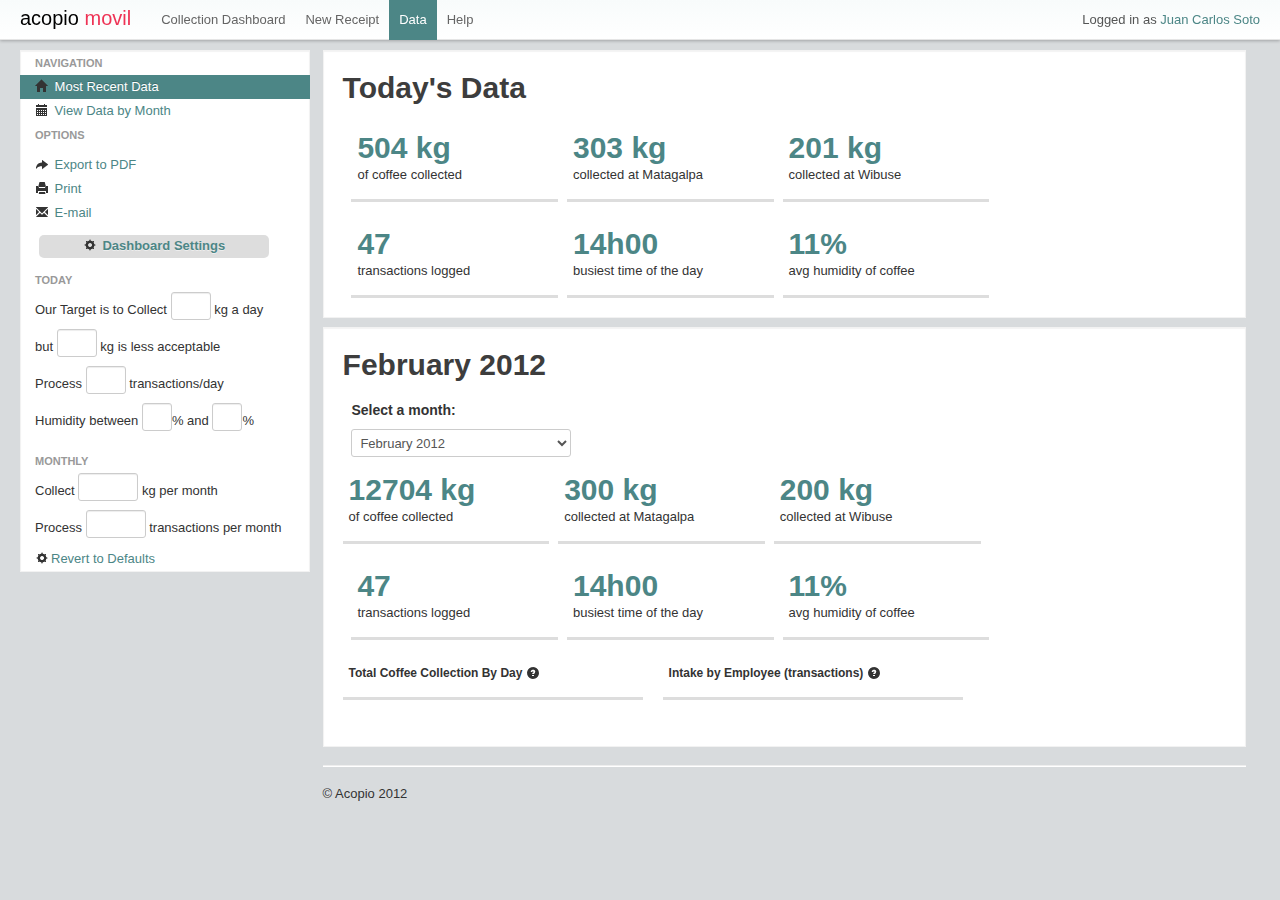
==== index.html @ d0280859 "navbar links set up" ====
<!DOCTYPE html>
<html lang="en">
  <head>
    <meta charset="utf-8">
    <title>Acopio</title>
    <meta name="viewport" content="width=device-width, initial-scale=1.0">
    <meta name="description" content="">
    <meta name="author" content="Paul Goodman">

	<script type="text/javascript" src="https://www.google.com/jsapi"></script>
	<script type="text/javascript">
	      google.load("visualization", "1", {packages:["corechart"]});
	</script>
	<script src="http://ajax.googleapis.com/ajax/libs/jquery/1.7.1/jquery.min.js" type="text/javascript"></script>
	<script type="text/javascript" src="./scripts/interactivity.js"></script>

    <!-- Le styles -->
    <link href="bootstrap/css/bootstrap.css" rel="stylesheet">
    <link href="css/aco_style.css" rel="stylesheet">
	<link href='http://fonts.googleapis.com/css?family=Nunito:400,700' rel='stylesheet' type='text/css'>
	<script src="scripts/settings.js"></script>
    <style type="text/css">
      body {
        padding-top: 50px;
        padding-bottom: 40px;
      }
      .sidebar-nav {
        padding: 0px 0;
      }
    </style>
 <!--   <link href="../assets/css/bootstrap-responsive.css" rel="stylesheet"> -->

    <!-- Le HTML5 shim, for IE6-8 support of HTML5 elements -->
    <!--[if lt IE 9]>
      <script src="//html5shim.googlecode.com/svn/trunk/html5.js"></script>
    <![endif]-->

    <!-- Le fav and touch icons -->
    <link rel="shortcut icon" href="images/favicon.ico">
    <link rel="apple-touch-icon" href="images/apple-touch-icon.png">
    <link rel="apple-touch-icon" sizes="72x72" href="images/apple-touch-icon-72x72.png">
    <link rel="apple-touch-icon" sizes="114x114" href="images/apple-touch-icon-114x114.png">
  </head>

  <body>

    <div class="navbar navbar-fixed-top">
      <div class="navbar-inner">
        <div class="container-fluid">
          <a class="btn btn-navbar" data-toggle="collapse" data-target=".nav-collapse">
            <span class="icon-bar"></span>
            <span class="icon-bar"></span>
            <span class="icon-bar"></span>
          </a>
          <a class="brand" href="#">acopio <span>movil</span></a>
          <div class="nav-collapse">
            <ul class="nav">
	          	<li><a href="../compcom/offline/dash.html">Collection Dashboard</a></li>
	            <li><a href="../compcom/offline/recepcion.html">New Receipt</a></li>
	            <li class="active"><a href="#">Data</a></li>
				<li><a href="#help">Help</a></li>
            </ul>
            <p class="navbar-text pull-right">Logged in as <a href="#">Juan Carlos Soto</a></p>
          </div><!--/.nav-collapse -->
        </div>
      </div>
    </div>

    <div class="container-fluid">
      <div class="row-fluid">
        <div class="span3">
          <div class="well sidebar-nav">
            <ul class="nav nav-list">
              <li class="nav-header">Navigation</li>
              <li class="active"><a href="#"><i class="icon-home"></i> Most Recent Data</a></li>
              		<li><a href="#month"><i class="icon-calendar"></i> View Data by Month</li>
              <li class="nav-header">Options</li>
                  <li><a href="#"><i class="icon-share-alt"></i> Export to PDF</a></li>
                  <li><a href="#"><i class="icon-print"></i> Print</a></li>
                  <li><a href="#"><i class="icon-envelope"></i> E-mail</a></li>
              <li id="settings"><a href="#"><i class="icon-cog"></i> Dashboard Settings</a></li>
            </ul>


			<ul id="settings-detail" class="nav nav-list">
              <li class="nav-header">Today</li>
              <li>Our Target is to Collect <input id="kgPerDayAvg" class="input3"></input> kg a day</li>
			  <li>but <input id="kgPerDayLow" class="input3"></input> kg is less acceptable</li>
			  <li>Process <input id="transactionsPerDay" class="input3"></input> transactions/day</li>
			  <li>Humidity between <input id="humidityMax" class="input2">%</input> and <input id="humidityMin" class="input2">%</li>
			  <li class="nav-header">Monthly</li>
			  <li>Collect <input id="kgPerMonth" class="input5"></input> kg per month</li>
			  <li>Process <input id="transactionsPerMonth" class="input5"></input> transactions per month</li>
		      <li><a id="setDefaults"><i class="icon-cog"></i>Revert to Defaults</a></li>
            </ul>


          </div><!--/.well -->
        </div><!--/span-->
        <div class="span9">
			<div class="well">

			<div class="row-fluid">
						<h1 class="">Today's Data</h1><br>
				<div class="span3">
					<div class="thumbnail" id="kgPerDayContainer">
					<h1> <span id="kgPerDayRecorded">504</span> kg</h1>
					<p>of coffee collected</p>
					</div>
				</div>
				<div class="span3">
					<div class="thumbnail">
					<h1 id="">303 kg</h1>
					<p>collected at Matagalpa</p>
					</div>	
				</div>		
				<div class="span3">
					<div class="thumbnail">
					<h1 id="">201 kg</h1>
					<p>collected at Wibuse</p>
					</div>
				</div>
				</div><!-- closes this row of data -->
				<div class="row-fluid"><br>
						<div class="span3">
							<div class="thumbnail" id="transactionsPerDayContainer">
								<h1 id="transactionsPerDayRecorded">47</h1>
								<p>transactions logged</p>
							</div>
						</div>
						<div class="span3">
							<div class="thumbnail">
								<h1 id="">14h00</h1>
								<p>busiest time of the day</p>
							</div>
						</div>
						<div class="span3">
							<div class="thumbnail" id="humidityContainer">
								<h1><span id="humidityRecorded">11</span>%</h1>
								<p>avg humidity of coffee</p>
							</div>
						</div>


			</div><!-- close this row of data -->
			</div>
<a name="month"></a>
<div class="well">
<div class="row-fluid">
	<div class="row-fluid">
	<div class="span8">
			<h1 class="monthName">February 2012</h1><br>
	</div>
	</div>

	<div class="span3"><h4 style="margin-bottom:10px">Select a month:</h4>
	<li id="month-select">
		<select id="month">
			<option>February 2012</option>
			<option>January 2012</option>
			<option>December 2011</option>
			<option>November 2011</option>
			<option>October 2011</option>
		</select>
	</li>
	</div>
	</div>

	<div class="row-fluid">
	<div class="span3">
		<div class="thumbnail" id="kgPerMonthContainer">
		<h1 id="total"><span id="kgPerMonthRecorded">12704</span> kg</h1>
		<p>of coffee collected</p>
		</div>
	</div>
	<div class="span3">
		<div class="thumbnail">
		<h1 id="matagalpaTotal">300 kg</h1>
		<p>collected at Matagalpa</p>
		</div>	
	</div>		
	<div class="span3">
		<div class="thumbnail">
		<h1 id="wibuseTotal">200 kg</h1>
		<p>collected at Wibuse</p>
		</div>
	</div>
	</div><!-- closes this row of data -->
	<div class="row-fluid"><br>
			<div class="span3">
				<div class="thumbnail" id="transactionsPerMonthContainer">
					<h1 id="transactionsPerMonthRecorded">47</h1>
					<p>transactions logged</p>
				</div>
			</div>
			<div class="span3">
				<div class="thumbnail">
					<h1 id="busyTime">14h00</h1>
					<p>busiest time of the day</p>
				</div>
			</div>
			<div class="span3">
				<div class="thumbnail" id="humidityPerMonthContainer">
					<h1 id="humidity"><span id="humidityPerMonthRecorded">11</span>%</h1>
					<p>avg humidity of coffee</p>
				</div>
			</div>


</div><!-- close this row of data -->
<!-- </div> -->
<!-- <div class="well"> -->
	<!-- <div class="row-fluid">
		<br><h1>Data from the past 14 days</h1><br>
	</div> -->
	<div class="row-fluid">	
	<ul class="thumbnails">
	  <li class="span4">
	   
	
	 <div class="thumbnail">
		<!--
	      <img src="http://chart.apis.google.com/chart?chxl=1:|1|2|3|4|5|6|7|8|9|10|11|12|13|14&chxp=1,0,1,2,3,4,5,6,7,8,9,10,11,12,13&chxr=0,-1.667,450|1,0,14&chxs=1,676767,10.833,0,lt,676767&chxt=y,x&chs=280x225&cht=lc&chco=599B9B&chds=10,600&chd=t:150,250,200,300,270,445,450,350,300,400,370,245,345,275&chg=14.3,-1,1,1&chls=2,4,0&chm=B,7E9B9BEB,0,0,0" alt="">-->
		 <div id="chart_div" style="width: 100%; height: 100%;"></div>
	      <h5><br>Total Coffee Collection By Day <i class="icon-question-sign"></i></h5>
	      <p><span class="monthName"</span></p>
	    </div>
	  </li>

	
	
	
	  <li class="span4">
	    <div class="thumbnail">
	   <!--   <img src="http://chart.apis.google.com/chart?chxl=1:|JB|JC|BB|RJ&chxp=1,10,36,62,88&chxr=0,0,43.333|1,-1.667,100&chxs=0,676767,11.5,0,lt,676767&chxt=y,x&chbh=a&chs=260x225&cht=bvg&chco=599B9B,599B9B7F&chds=1.667,53.333,0,55&chd=t:50,20|22,44&chma=|3,6" alt=""> -->
	      <div id="chart2_div" style="width: 100%; height: 100%;"></div>
			<h5><br>Intake by Employee (transactions) <i class="icon-question-sign"></i></h5>
	      <p><span class="monthName"</span></p>
	    </div>
	  </li>
	  <li class="span2">
	    <!-- <div class="thumbnail">
	      <img src="http://chart.apis.google.com/chart?cht=lc&chd=s:pqokeYONOMEBAKPOQVTXZdecaZcglprqxuux393ztpoonkeggjp&chco=599b9b&chls=4.0,3.0,0.0&chs=200x125&chxt=x,y&chxl=0:|Week 1|Week 2|Week 3|1:||20|30|40|50&chf=bg,s,efefef" alt="">
	      <h5>Interesting Subtitle <i class="icon-question-sign"></i></h5>
	      <p>Month of October</p>
	    </div> -->
	  </li>
	  <li class="span2">
	    <!-- <div class="thumbnail">
	      <img src="http://chart.apis.google.com/chart?cht=lc&chd=s:pqokeYONOMEBAKPOQVTXZdecaZcglprqxuux393ztpoonkeggjp&chco=599b9b&chls=4.0,3.0,0.0&chs=200x125&chxt=x,y&chxl=0:|Jun|July|Aug|1:||20|30|40|50&chf=bg,s,efefef" alt="">
	      <h5>Interesting Subtitle <i class="icon-question-sign"></i></h5>
	      <p>Month of October</p>
	    </div> -->
	  </li>
	  <li class="span2">
	    <!-- <div class="thumbnail">
	      <img src="http://chart.apis.google.com/chart?cht=lc&chd=s:pqokeYONOMEBAKPOQVTXZdecaZcglprqxuux393ztpoonkeggjp&chco=599b9b&chls=4.0,3.0,0.0&chs=200x125&chxt=x,y&chxl=0:|Jun|July|Aug|1:||20|30|40|50&chf=bg,s,efefef" alt="">
	      <h5>Interesting Subtitle <i class="icon-question-sign"></i></h5>
	      <p>Month of October</p>
	    </div> -->
	  </li>
	  <li class="span2">
	    <!-- <div class="thumbnail">
	   	      <img src="http://chart.apis.google.com/chart?cht=lc&chd=s:pqokeYONOMEBAKPOQVTXZdecaZcglprqxuux393ztpoonkeggjp&chco=599b9b&chls=4.0,3.0,0.0&chs=200x125&chxt=x,y&chxl=0:|Jun|July|Aug|1:||20|30|40|50&chf=bg,s,efefef" alt="">
	   	      <h5>Interesting Subtitle <i class="icon-question-sign"></i></h5>
	   	      <p>Month of October</p>
	   	    </div> -->
	  </li>
	</ul>
</div><!-- knocks heading boxes out of well -->

  </div>

      <hr>

      <footer>
        <p>&copy; Acopio 2012</p>
      </footer>

    </div><!--/.fluid-container-->
    
    <!-- Le javascript
    ================================================== -->
    <!-- Placed at the end of the document so the pages load faster 
    <script src="../assets/js/jquery.js"></script>
    <script src="../assets/js/bootstrap-transition.js"></script>
    <script src="../assets/js/bootstrap-alert.js"></script>
    <script src="../assets/js/bootstrap-modal.js"></script>
    <script src="../assets/js/bootstrap-dropdown.js"></script>
    <script src="../assets/js/bootstrap-scrollspy.js"></script>
    <script src="../assets/js/bootstrap-tab.js"></script>
    <script src="../assets/js/bootstrap-tooltip.js"></script>
    <script src="../assets/js/bootstrap-popover.js"></script>
    <script src="../assets/js/bootstrap-button.js"></script>
    <script src="../assets/js/bootstrap-collapse.js"></script>
    <script src="../assets/js/bootstrap-carousel.js"></script>
    <script src="../assets/js/bootstrap-typeahead.js"></script>
-->
  </body>
</html>
---- css/aco_style.css ----
/*******************************
         Acopio Styles 
********************************/

/* general */

body {
	background-color: #d8dbdd;
;
}

a {
  color: #4c8686;
  text-decoration: none;
}


.well {
	background-color: #fff;
	-webkit-border-radius: 0px;
	-moz-border-radius: 0px;
	border-radius: 0px;
	border-style: solid;
	border-width: 1px;
	margin-bottom: 1%;
}

/* landscaping */

.row-fluid > [class*="span"] {
  float: left;
  margin-left: 1%;
}

/* typography */

h1 {
	color: #3d3d3d;
}

/* navigation bar */

.navbar-inner {
  padding-left: 20px;
  padding-right: 20px;
  background-color: #2c2c2c;
  background-image: -moz-linear-gradient(top, #f8fbfb, #fff);
  background-image: -ms-linear-gradient(top, #f8fbfb, #fff);
  background-image: -webkit-gradient(linear, 0 0, 0 100%, from(#f8fbfb), to(#fff));
  background-image: -webkit-linear-gradient(top, #f8fbfb, #fff);
  background-image: -o-linear-gradient(top, #f8fbfb, #fff);
  background-image: linear-gradient(top, #f8fbfb, #fff);
  background-repeat: repeat-x;
  filter: progid:DXImageTransform.Microsoft.gradient(startColorstr='#f8fbfb', endColorstr='#fff', GradientType=0);
  -webkit-border-radius: 4px;
  -moz-border-radius: 4px;
  border-radius: 4px;
  -webkit-box-shadow: 0 1px 3px rgba(0, 0, 0, 0.25), inset 0 -1px 0 rgba(0, 0, 0, 0.1);
  -moz-box-shadow: 0 1px 3px rgba(0, 0, 0, 0.25), inset 0 -1px 0 rgba(0, 0, 0, 0.1);
  box-shadow: 0 1px 3px rgba(0, 0, 0, 0.25), inset 0 -1px 0 rgba(0, 0, 0, 0.1);
}

.navbar .brand {
  float: left;
  display: block;
  padding: 8px 20px 12px;
  margin-left: -20px;
  font-size: 20px;
  font-weight: 200;
  line-height: 1;
  color: #000000;
  font-family: 'Nunito' arial;

}

.brand span {
    color: #ee3355;
}

.navbar .nav > li > a {
  float: none;
  padding: 10px 10px 11px;
  line-height: 19px;
  color: #656565;
  text-decoration: none;
  text-shadow: none;
}

.navbar .nav .active > a, .navbar .nav .active > a:hover {
  color: white;
  text-decoration: none;
  background-color: #4c8686;
}

.navbar .nav > li > a:hover {
  background-color: #f8fbfb;
  color: black;
  text-decoration: none;
}


.navbar .navbar-text {
  margin-bottom: 0;
  line-height: 40px;
  color: #545555;
}

/* left nav aka well-nav */

.nav-list .active > a, .nav-list .active > a:hover {
  color: #ffffff;
  text-shadow: 0 -1px 0 rgba(0, 0, 0, 0.2);
  background-color: #4c8686;
}

#settings a {
	color: #4c8686;
	background-color:#ddd;
    border-radius: 5px;
    padding-top: 2px;
    font-size: 1em;
    margin: 10px 0px 10px 0px;
    margin-left: 4px;
	font-weight: bold;
	width: 200px;
	text-align: center;
}


#settings a:hover {
    color: #9a0c0f;
    border-radius: 5px;
    margin-bottom: 10px;
	font-weight: bold;
	text-align: center;
	}

/* data holders */


.thumbnail {
  display: block;
  padding: 6px;
  line-height: 1;
  border: none;
  -webkit-border-radius: 0px;
  -moz-border-radius: 0px;
  border-radius: 0px;
  -webkit-box-shadow: none;
  -moz-box-shadow: none;
  box-shadow: none;
	border-bottom-width: px;
	border-bottom-style: solid;
	border-bottom-color: #ddd;
}

.thumbnail h1 {
	color: #4c8686;
}

/* misc */

#month-select {
	list-style-type: none;
	
	}

/* settings */
#settings-detail .input2 {
	width: 20px;
}

#settings-detail .input3 {
	width: 30px;
}

#settings-detail .input5 {
	width: 50px;
}

.red{
	border-bottom-color:red;
}

.yellow{
	border-bottom-color:yellow;
}

.green{
	border-bottom-color:green;
}
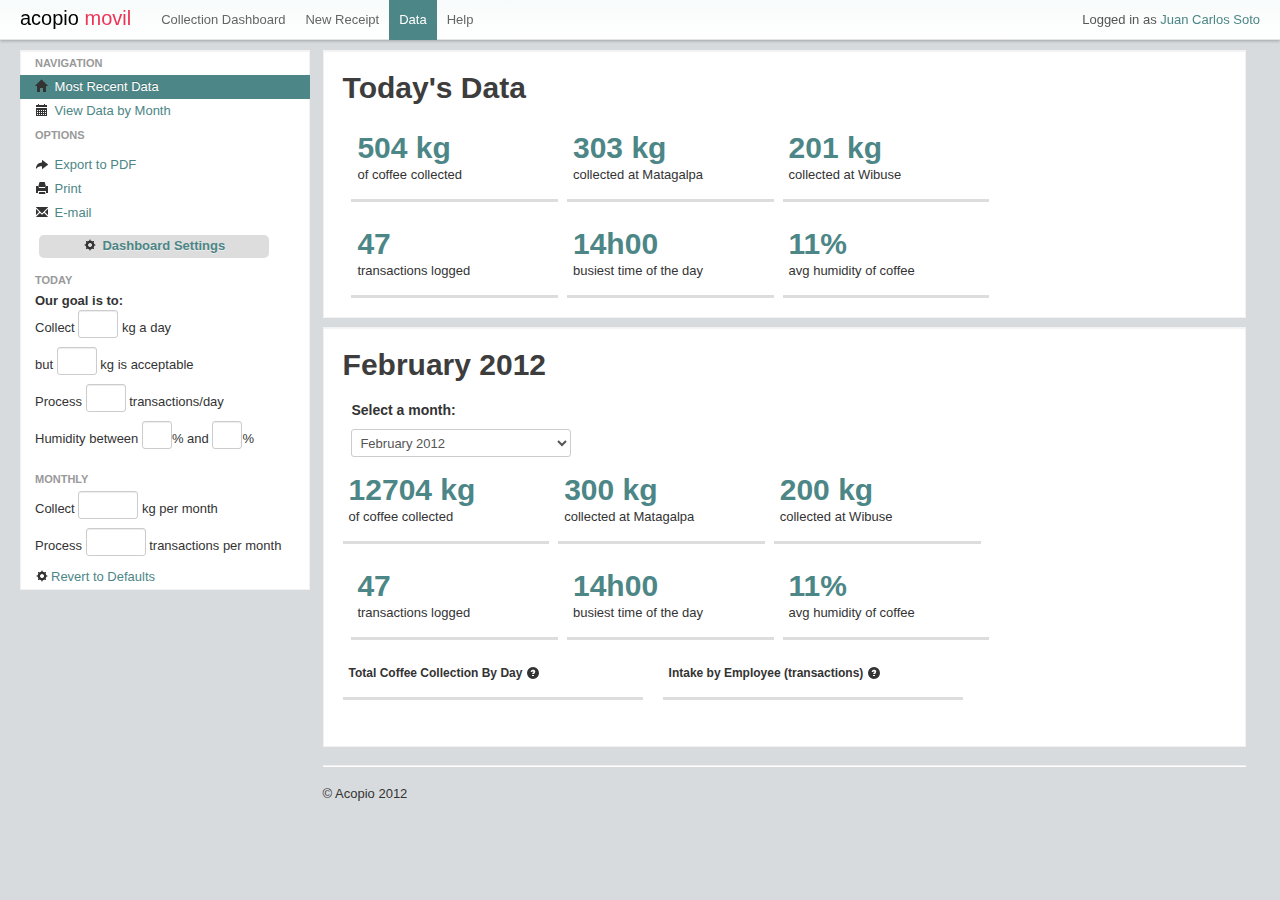
==== commit c6b1d953: "changes to colors on dash" ====
--- a/index.html
+++ b/index.html
@@ -55,8 +55,8 @@
           <a class="brand" href="#">acopio <span>movil</span></a>
           <div class="nav-collapse">
             <ul class="nav">
-	          	<li><a href="../compcom/offline/dash.html">Collection Dashboard</a></li>
-	            <li><a href="../compcom/offline/recepcion.html">New Receipt</a></li>
+	          	<li><a href="../datacollect/offline/dash.html">Collection Dashboard</a></li>
+	            <li><a href="../datacollect/offline/recepcion.html">New Receipt</a></li>
 	            <li class="active"><a href="#">Data</a></li>
 				<li><a href="#help">Help</a></li>
             </ul>
@@ -84,8 +84,9 @@
 
 			<ul id="settings-detail" class="nav nav-list">
               <li class="nav-header">Today</li>
-              <li>Our Target is to Collect <input id="kgPerDayAvg" class="input3"></input> kg a day</li>
-			  <li>but <input id="kgPerDayLow" class="input3"></input> kg is less acceptable</li>
+              <li style="font-weight:bold">Our goal is to:</li>
+	   		<li> Collect <input id="kgPerDayAvg" class="input3"></input> kg a day</li>
+			  <li>but <input id="kgPerDayLow" class="input3"></input> kg is acceptable</li>
 			  <li>Process <input id="transactionsPerDay" class="input3"></input> transactions/day</li>
 			  <li>Humidity between <input id="humidityMax" class="input2">%</input> and <input id="humidityMin" class="input2">%</li>
 			  <li class="nav-header">Monthly</li>
--- a/css/aco_style.css
+++ b/css/aco_style.css
@@ -179,13 +179,13 @@
 }
 
 .red{
-	border-bottom-color:red;
+	border-bottom-color:#A64B4B;
 }
 
 .yellow{
-	border-bottom-color:yellow;
+	border-bottom-color:#EFEFA9;
 }
 
 .green{
-	border-bottom-color:green;
+	border-bottom-color:#387C7C;
 }
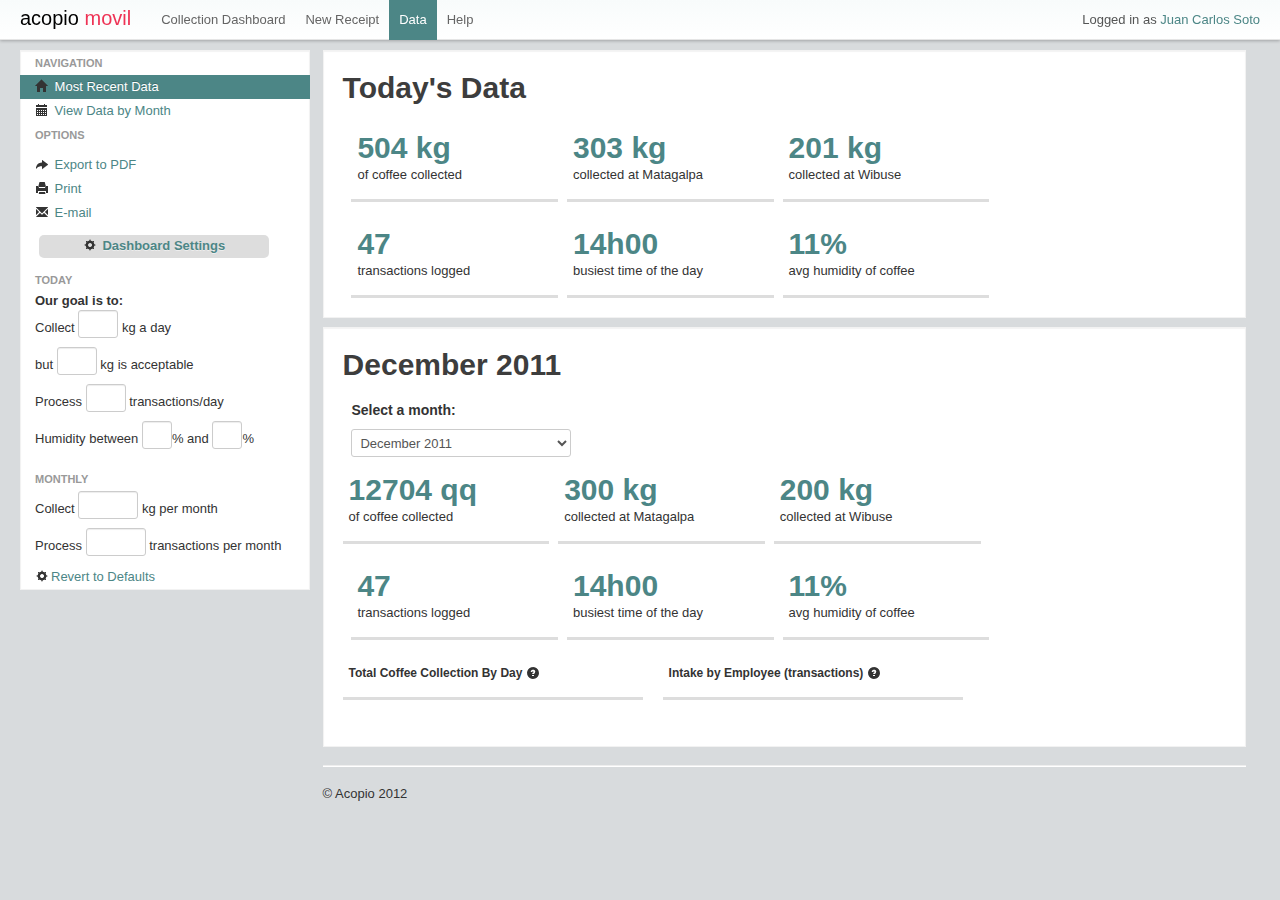
==== commit 2c298355: "real data into interactivity.js and changed months" ====
--- a/index.html
+++ b/index.html
@@ -150,18 +150,18 @@
 <div class="row-fluid">
 	<div class="row-fluid">
 	<div class="span8">
-			<h1 class="monthName">February 2012</h1><br>
+			<h1 class="monthName">December 2011</h1><br>
 	</div>
 	</div>
 
 	<div class="span3"><h4 style="margin-bottom:10px">Select a month:</h4>
 	<li id="month-select">
 		<select id="month">
-			<option>February 2012</option>
-			<option>January 2012</option>
 			<option>December 2011</option>
 			<option>November 2011</option>
 			<option>October 2011</option>
+			<option>September 2011</option>
+			
 		</select>
 	</li>
 	</div>
@@ -170,7 +170,7 @@
 	<div class="row-fluid">
 	<div class="span3">
 		<div class="thumbnail" id="kgPerMonthContainer">
-		<h1 id="total"><span id="kgPerMonthRecorded">12704</span> kg</h1>
+		<h1 id="total"><span id="kgPerMonthRecorded">12704</span> qq</h1>
 		<p>of coffee collected</p>
 		</div>
 	</div>
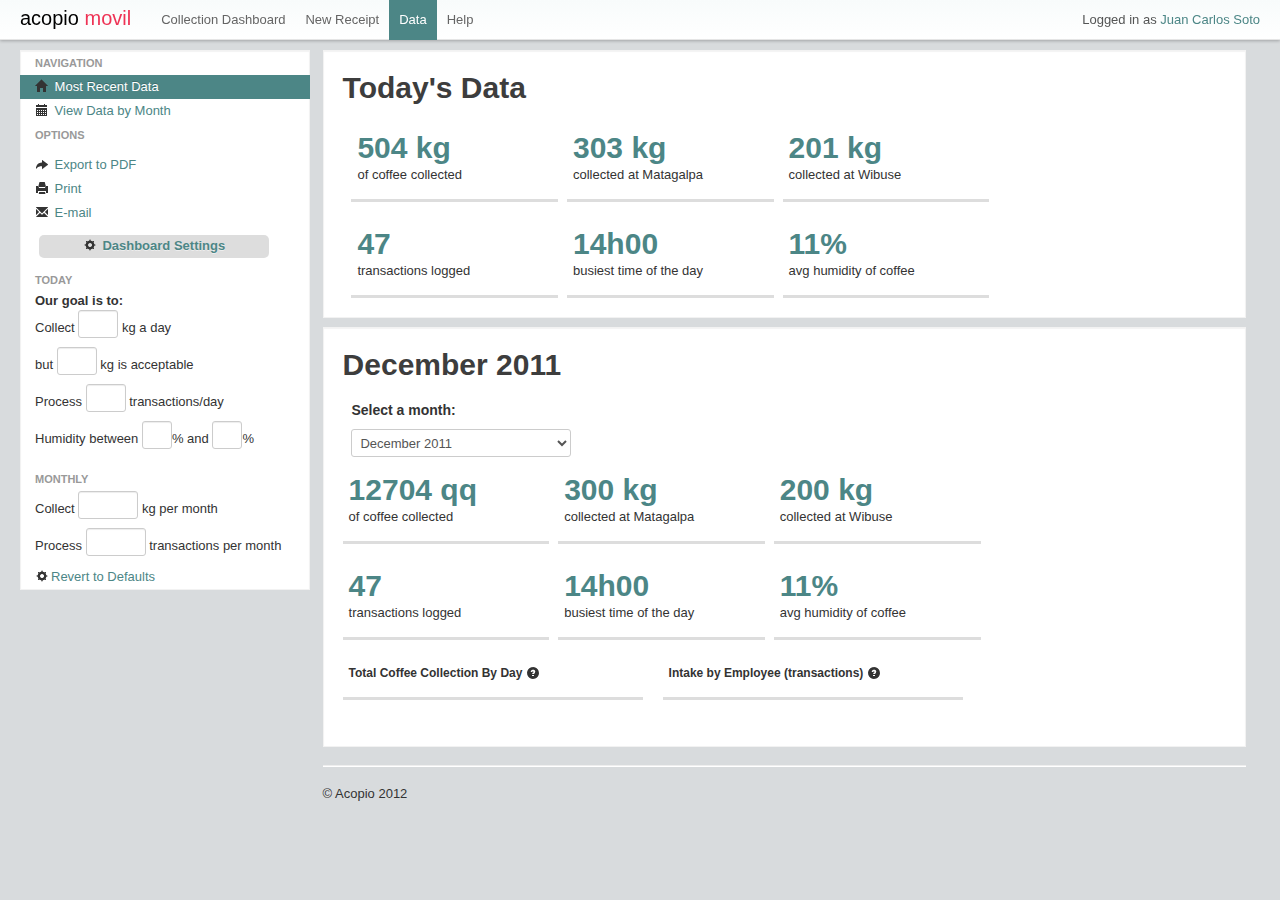
==== commit d4958802: "moved br between bottom rows" ====
--- a/index.html
+++ b/index.html
@@ -187,7 +187,8 @@
 		</div>
 	</div>
 	</div><!-- closes this row of data -->
-	<div class="row-fluid"><br>
+	<br>
+	<div class="row-fluid">
 			<div class="span3">
 				<div class="thumbnail" id="transactionsPerMonthContainer">
 					<h1 id="transactionsPerMonthRecorded">47</h1>
--- a/css/aco_style.css
+++ b/css/aco_style.css
@@ -179,7 +179,8 @@
 }
 
 .red{
-	border-bottom-color:#A64B4B;
+	/*border-bottom-color:#A64B4B;*/
+	border-bottom-color:#FF4B4B;
 }
 
 .yellow{
@@ -187,5 +188,6 @@
 }
 
 .green{
-	border-bottom-color:#387C7C;
+	/*border-bottom-color:#387C7C;*/
+	border-bottom-color:#3cb371;
 }
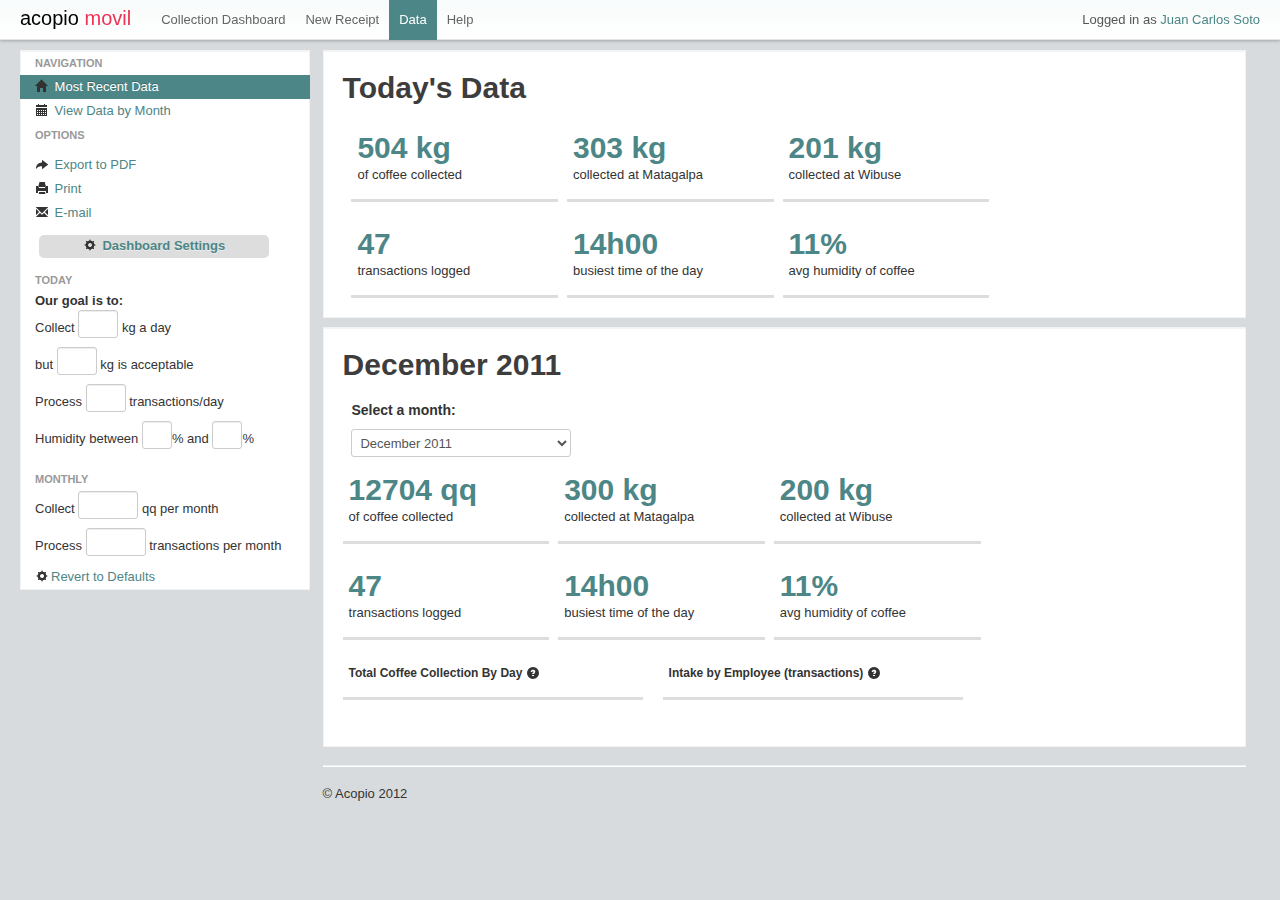
==== commit 4ce9361a: "fixed transactions per month" ====
--- a/index.html
+++ b/index.html
@@ -90,7 +90,7 @@
 			  <li>Process <input id="transactionsPerDay" class="input3"></input> transactions/day</li>
 			  <li>Humidity between <input id="humidityMax" class="input2">%</input> and <input id="humidityMin" class="input2">%</li>
 			  <li class="nav-header">Monthly</li>
-			  <li>Collect <input id="kgPerMonth" class="input5"></input> kg per month</li>
+			  <li>Collect <input id="kgPerMonth" class="input5"></input> qq per month</li>
 			  <li>Process <input id="transactionsPerMonth" class="input5"></input> transactions per month</li>
 		      <li><a id="setDefaults"><i class="icon-cog"></i>Revert to Defaults</a></li>
             </ul>
--- a/css/aco_style.css
+++ b/css/aco_style.css
@@ -188,6 +188,7 @@
 }
 
 .green{
-	/*border-bottom-color:#387C7C;*/
-	border-bottom-color:#3cb371;
+	border-bottom-color:#387C7C;
+	/*border-bottom-color:#3cb371;*/
+	/*border-bottom-color: #ACBFBF;*/
 }
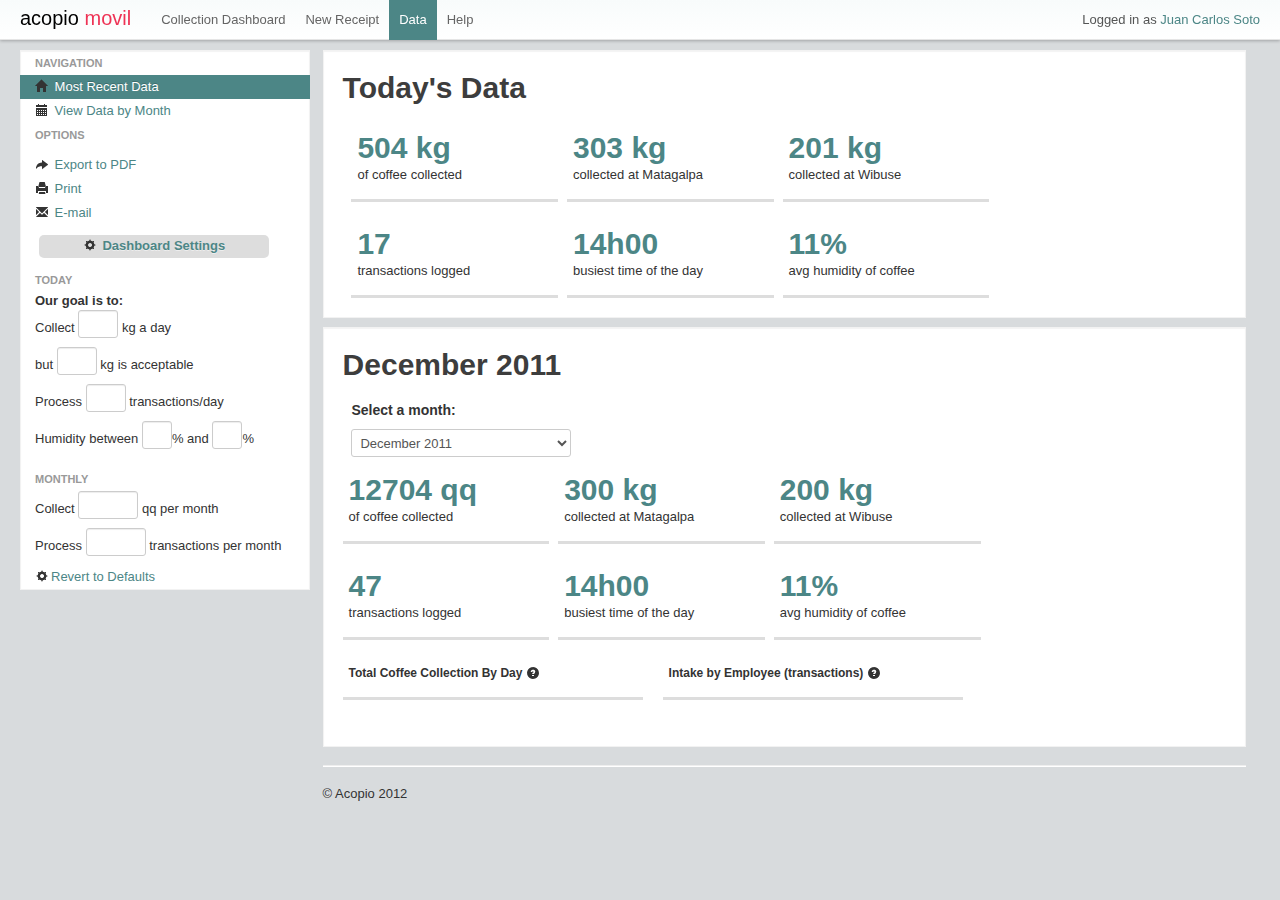
==== commit b3c71dcf: "lowered number of transactions per day" ====
--- a/index.html
+++ b/index.html
@@ -125,7 +125,7 @@
 				<div class="row-fluid"><br>
 						<div class="span3">
 							<div class="thumbnail" id="transactionsPerDayContainer">
-								<h1 id="transactionsPerDayRecorded">47</h1>
+								<h1 id="transactionsPerDayRecorded">17</h1>
 								<p>transactions logged</p>
 							</div>
 						</div>
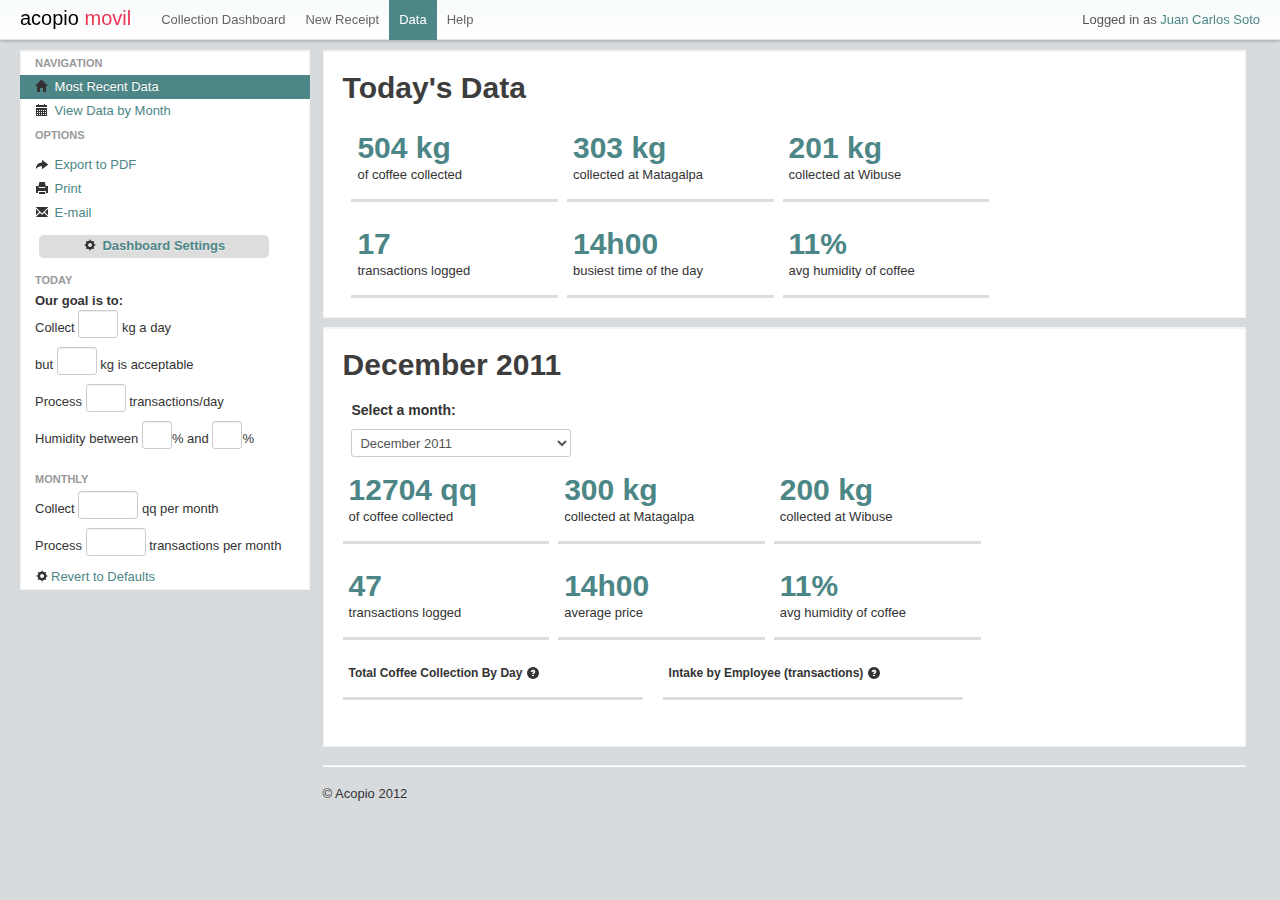
==== commit a20ac82b: "changed busytime to avgprice" ====
--- a/index.html
+++ b/index.html
@@ -197,8 +197,8 @@
 			</div>
 			<div class="span3">
 				<div class="thumbnail">
-					<h1 id="busyTime">14h00</h1>
-					<p>busiest time of the day</p>
+					<h1 id="avgPrice">14h00</h1>
+					<p>average price</p>
 				</div>
 			</div>
 			<div class="span3">
